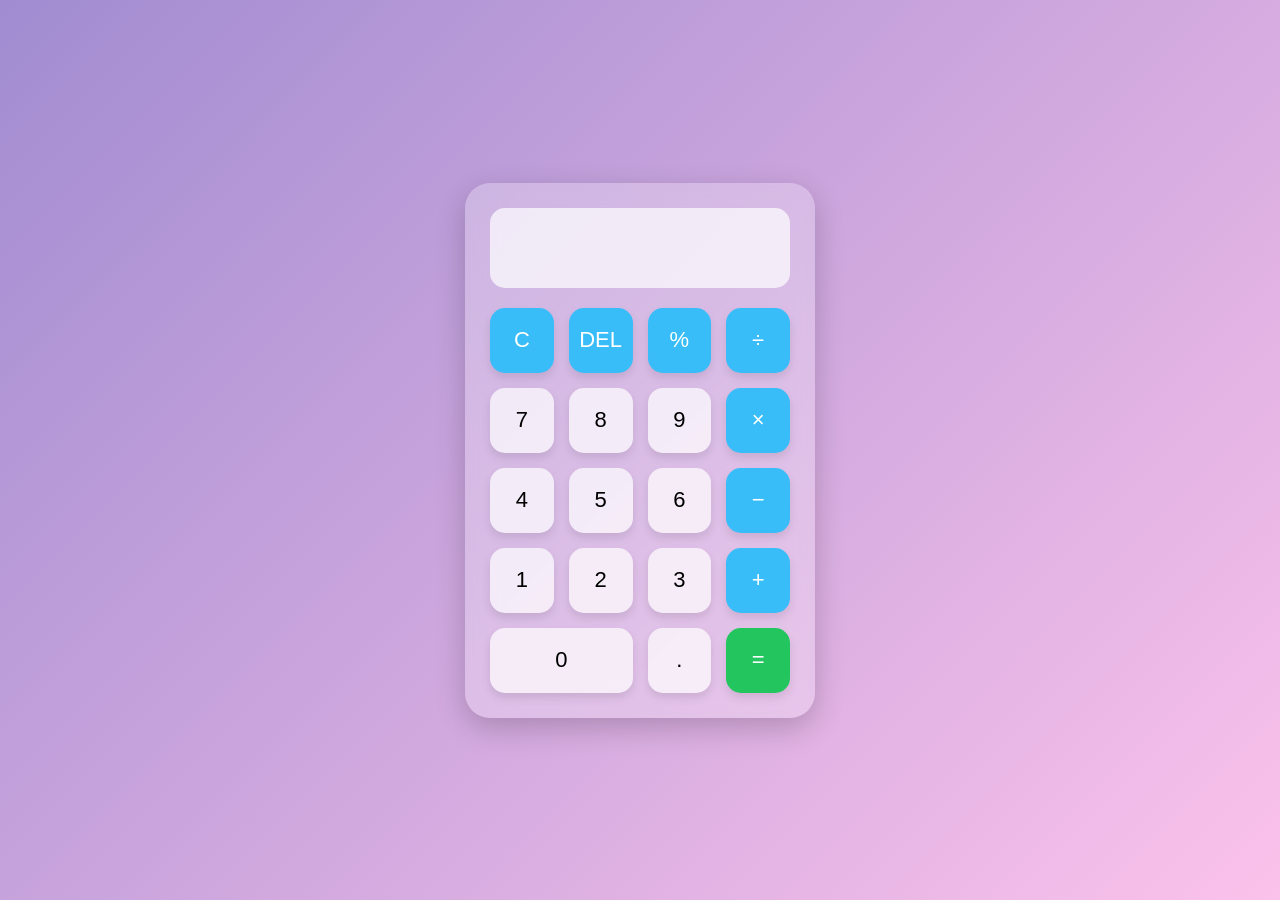
==== Calculator/index.html @ 38bbca7a "Add files via upload" ====
<!DOCTYPE html>
<html lang="en">

<head>

  <meta charset="UTF-8">

  <meta name="viewport" content="width=device-width, initial-scale=1.0">

  <title>Modern Calculator</title>

  <link rel="stylesheet" href="style.css">

</head>

<body>

  <div class="calculator">

    <input type="text" id="display" readonly>

    <div class="buttons">

      <button class="operator" onclick="clearDisplay()">C</button>

      <button class="operator" onclick="deleteLast()">DEL</button>

      <button class="operator" onclick="appendValue('%')">%</button>

      <button class="operator" onclick="appendValue('/')">÷</button>

      <button onclick="appendValue('7')">7</button>

      <button onclick="appendValue('8')">8</button>

      <button onclick="appendValue('9')">9</button>

      <button class="operator" onclick="appendValue('*')">×</button>

      <button onclick="appendValue('4')">4</button>

      <button onclick="appendValue('5')">5</button>

      <button onclick="appendValue('6')">6</button>

      <button class="operator" onclick="appendValue('-')">−</button>

      <button onclick="appendValue('1')">1</button>

      <button onclick="appendValue('2')">2</button>

      <button onclick="appendValue('3')">3</button>

      <button class="operator" onclick="appendValue('+')">+</button>

      <button class="zero" onclick="appendValue('0')">0</button>

      <button onclick="appendValue('.')">.</button>

      <button class="equal" onclick="calculate()">=</button>

    </div>

  </div>

  <script src="script.js"></script>

</body>

</html>
---- Calculator/style.css ----
* {

  margin: 0;

  padding: 0;

  box-sizing: border-box;

  font-family: Arial, sans-serif;
}

body {

  height: 100vh;

  display: flex;

  justify-content: center;

  align-items: center;

background: linear-gradient(
135deg,
#a18cd1,
#fbc2eb
);
}

.calculator {

  width: 350px;

  padding: 25px;

  border-radius: 25px;

  background: rgba(255,255,255,0.25);

  backdrop-filter: blur(15px);

  box-shadow: 0 10px 30px rgba(0,0,0,0.2);
}

#display {

  width: 100%;

  height: 80px;

  border: none;

  outline: none;

  border-radius: 15px;

  background: rgba(255,255,255,0.7);

  margin-bottom: 20px;

  padding: 20px;

  text-align: right;

  font-size: 35px;

  color: #0f172a;
}

.buttons {

  display: grid;

  grid-template-columns: repeat(4, 1fr);

  gap: 15px;
}

button {

  height: 65px;

  border: none;

  border-radius: 15px;

  font-size: 22px;

  cursor: pointer;

  background: rgba(255,255,255,0.7);

  transition: 0.3s;

  box-shadow: 0 5px 10px rgba(0,0,0,0.1);
}

button:hover {

  transform: scale(1.05);

  background: rgba(255,255,255,0.9);
}

.operator {

  background: #38bdf8;

  color: white;
}

.operator:hover {

  background: #0ea5e9;
}

.equal {

  background: #22c55e;

  color: white;
}

.equal:hover {

  background: #16a34a;
}

.zero {

  grid-column: span 2;
}

@media screen and (max-width: 400px) {

  .calculator {

    width: 90%;
  }

  button {

    height: 60px;

    font-size: 20px;
  }

  #display {

    font-size: 28px;
  }

}
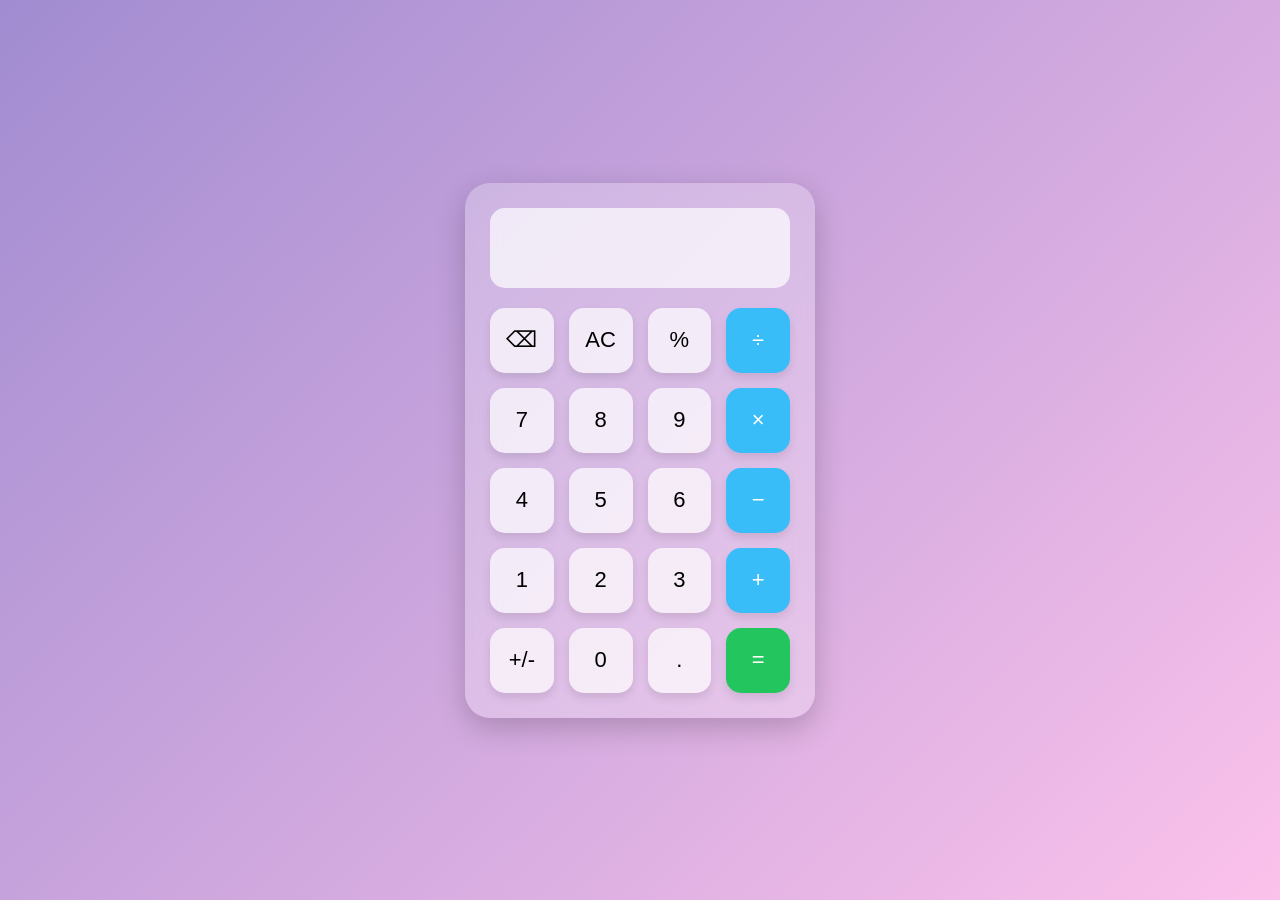
==== commit cedff602: "Update index.html" ====
--- a/Calculator/index.html
+++ b/Calculator/index.html
@@ -21,11 +21,11 @@
 
     <div class="buttons">
 
-      <button class="operator" onclick="clearDisplay()">C</button>
+      <button class="top-btn" onclick="deleteLast()">⌫</button>
 
-      <button class="operator" onclick="deleteLast()">DEL</button>
+      <button class="top-btn" onclick="clearDisplay()">AC</button>
 
-      <button class="operator" onclick="appendValue('%')">%</button>
+      <button class="top-btn" onclick="appendValue('%')">%</button>
 
       <button class="operator" onclick="appendValue('/')">÷</button>
 
@@ -53,11 +53,13 @@
 
       <button class="operator" onclick="appendValue('+')">+</button>
 
-      <button class="zero" onclick="appendValue('0')">0</button>
+     <button onclick="toggleSign()">+/-</button>
 
-      <button onclick="appendValue('.')">.</button>
+<button onclick="appendValue('0')">0</button>
 
-      <button class="equal" onclick="calculate()">=</button>
+<button onclick="appendValue('.')">.</button>
+
+<button class="operator equal" onclick="calculate()">=</button>
 
     </div>
 
@@ -67,4 +69,4 @@
 
 </body>
 
-</html>+</html>
